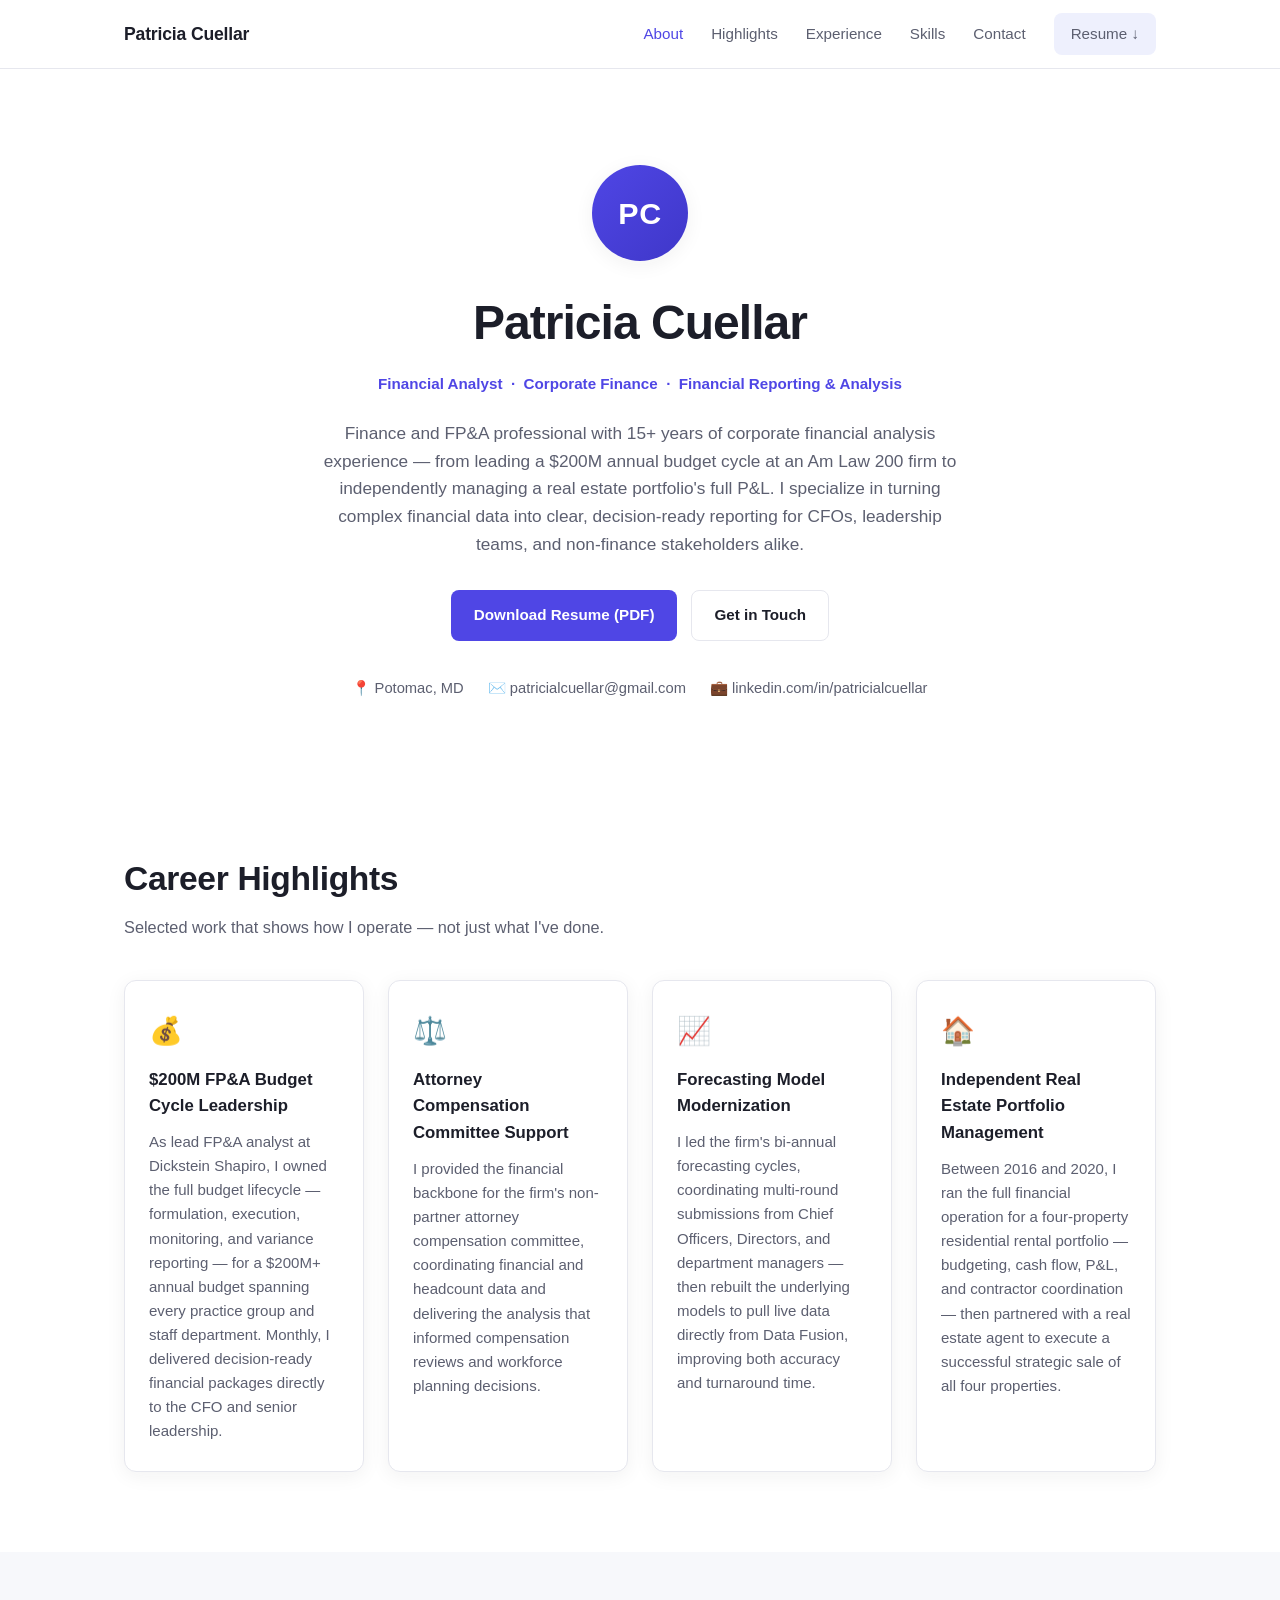
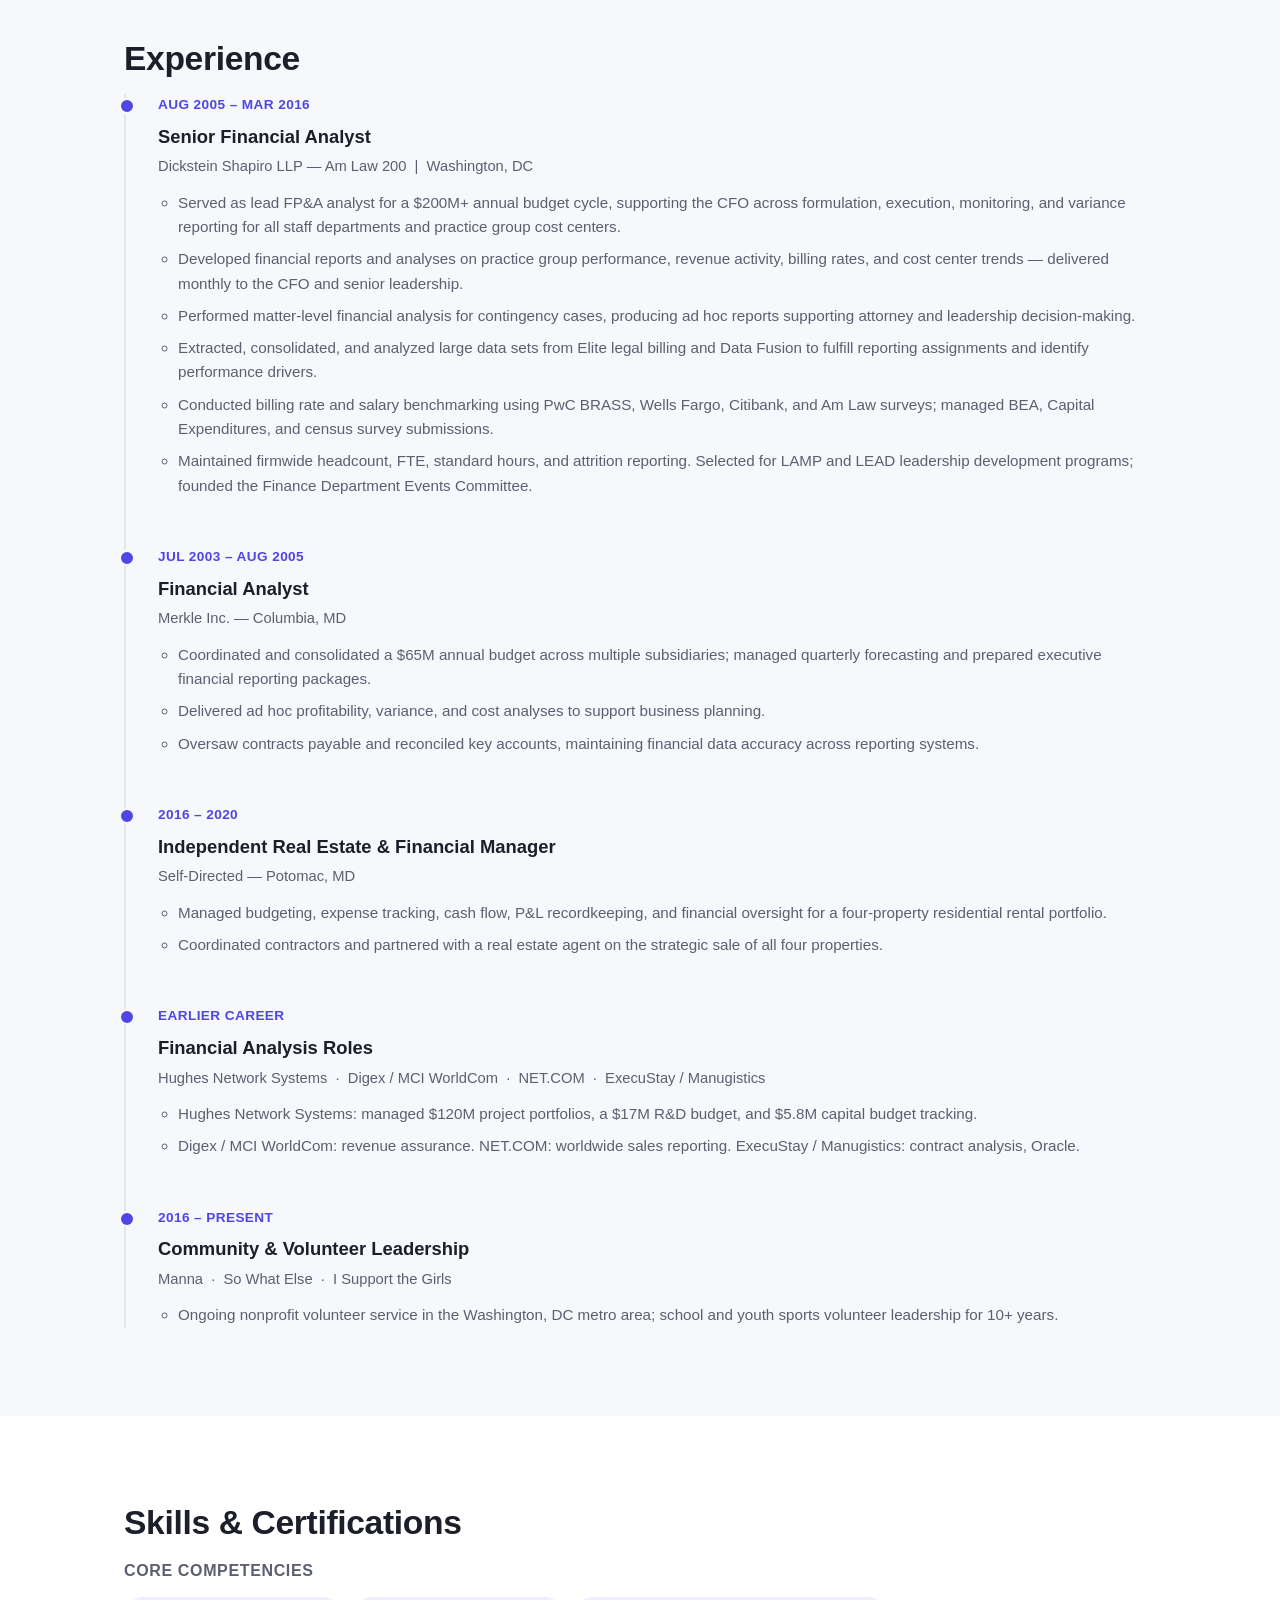
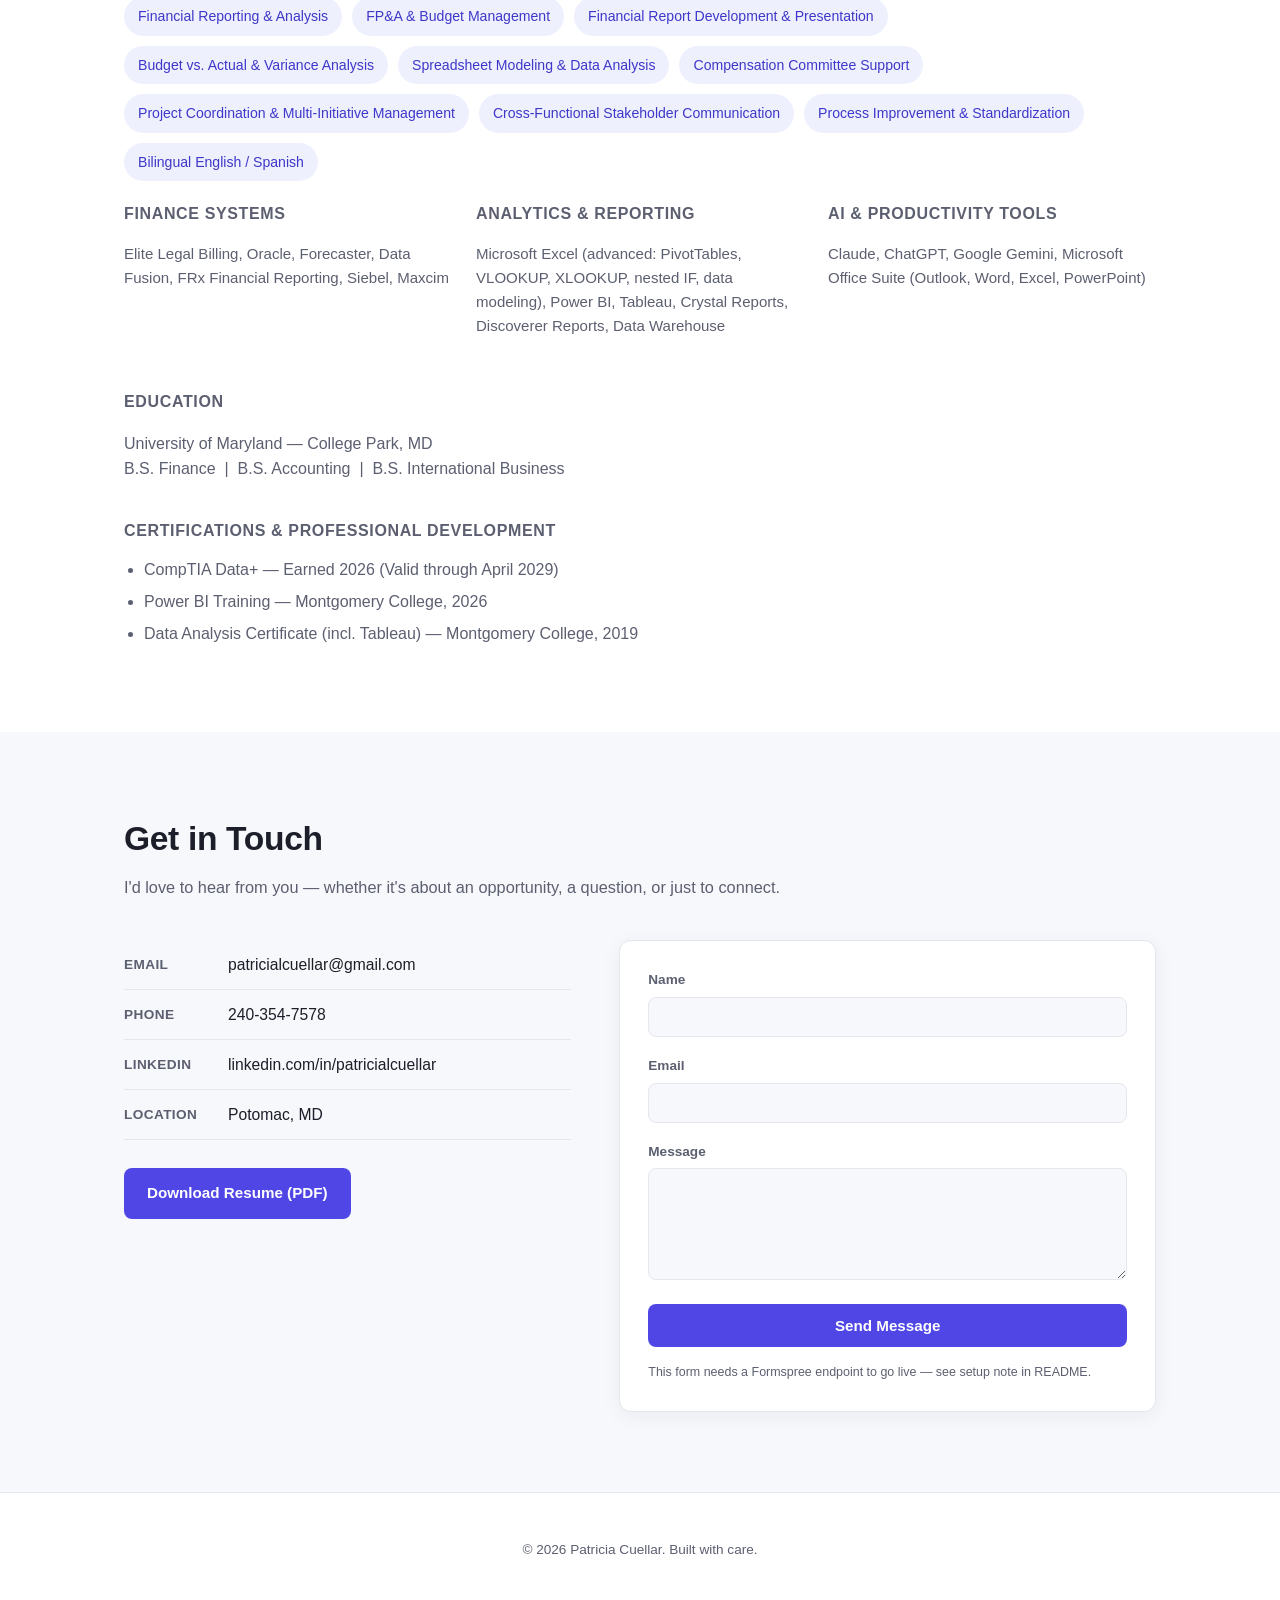
==== index.html @ 2350776a "Initial portfolio site Single-page site with career highlights, experience timeline, skills, and dow" ====
<!DOCTYPE html>
<html lang="en">
<head>
<meta charset="UTF-8">
<meta name="viewport" content="width=device-width, initial-scale=1.0">
<title>Patricia Cuellar — Financial Analyst | Corporate Finance</title>
<meta name="description" content="Patricia Cuellar — Finance & FP&A professional with 15+ years of corporate financial analysis experience. Portfolio, experience, and resume.">
<link rel="icon" href="data:image/svg+xml,%3Csvg xmlns='http://www.w3.org/2000/svg' viewBox='0 0 100 100'%3E%3Crect width='100' height='100' rx='20' fill='%234f46e5'/%3E%3Ctext x='50' y='68' font-size='52' font-family='Georgia,serif' fill='white' text-anchor='middle'%3EPC%3C/text%3E%3C/svg%3E">
<link rel="stylesheet" href="css/style.css">
</head>
<body>

<a class="skip-link" href="#main">Skip to content</a>

<header class="site-header" id="top">
  <div class="wrap header-inner">
    <a href="#top" class="brand">Patricia Cuellar</a>
    <button class="nav-toggle" id="navToggle" aria-label="Toggle navigation" aria-expanded="false">
      <span></span><span></span><span></span>
    </button>
    <nav class="site-nav" id="siteNav">
      <a href="#about">About</a>
      <a href="#highlights">Highlights</a>
      <a href="#experience">Experience</a>
      <a href="#skills">Skills</a>
      <a href="#contact">Contact</a>
      <a href="assets/docs/Patricia-Cuellar-Resume.pdf" class="btn btn-small" target="_blank" rel="noopener">Resume ↓</a>
    </nav>
  </div>
</header>

<main id="main">

  <section class="hero" id="about">
    <div class="wrap hero-inner">
      <div class="avatar" aria-hidden="true">PC</div>
      <h1>Patricia Cuellar</h1>
      <p class="eyebrow">Financial Analyst &nbsp;·&nbsp; Corporate Finance &nbsp;·&nbsp; Financial Reporting &amp; Analysis</p>
      <p class="lede">
        Finance and FP&amp;A professional with 15+ years of corporate financial analysis experience —
        from leading a $200M annual budget cycle at an Am Law 200 firm to independently managing a
        real estate portfolio's full P&amp;L. I specialize in turning complex financial data into
        clear, decision-ready reporting for CFOs, leadership teams, and non-finance stakeholders alike.
      </p>
      <div class="hero-actions">
        <a href="assets/docs/Patricia-Cuellar-Resume.pdf" class="btn btn-primary" target="_blank" rel="noopener">Download Resume (PDF)</a>
        <a href="#contact" class="btn btn-ghost">Get in Touch</a>
      </div>
      <ul class="meta-row">
        <li>📍 Potomac, MD</li>
        <li>✉️ <a href="mailto:patricialcuellar@gmail.com">patricialcuellar@gmail.com</a></li>
        <li>💼 <a href="https://linkedin.com/in/patricialcuellar" target="_blank" rel="noopener">linkedin.com/in/patricialcuellar</a></li>
      </ul>
    </div>
  </section>

  <section class="section" id="highlights">
    <div class="wrap">
      <h2>Career Highlights</h2>
      <p class="section-sub">Selected work that shows how I operate — not just what I've done.</p>
      <div class="grid grid-4">

        <article class="card">
          <div class="card-icon">💰</div>
          <h3>$200M FP&amp;A Budget Cycle Leadership</h3>
          <p>As lead FP&amp;A analyst at Dickstein Shapiro, I owned the full budget lifecycle —
          formulation, execution, monitoring, and variance reporting — for a $200M+ annual budget
          spanning every practice group and staff department. Monthly, I delivered decision-ready
          financial packages directly to the CFO and senior leadership.</p>
        </article>

        <article class="card">
          <div class="card-icon">⚖️</div>
          <h3>Attorney Compensation Committee Support</h3>
          <p>I provided the financial backbone for the firm's non-partner attorney compensation
          committee, coordinating financial and headcount data and delivering the analysis that
          informed compensation reviews and workforce planning decisions.</p>
        </article>

        <article class="card">
          <div class="card-icon">📈</div>
          <h3>Forecasting Model Modernization</h3>
          <p>I led the firm's bi-annual forecasting cycles, coordinating multi-round submissions
          from Chief Officers, Directors, and department managers — then rebuilt the underlying
          models to pull live data directly from Data Fusion, improving both accuracy and
          turnaround time.</p>
        </article>

        <article class="card">
          <div class="card-icon">🏠</div>
          <h3>Independent Real Estate Portfolio Management</h3>
          <p>Between 2016 and 2020, I ran the full financial operation for a four-property
          residential rental portfolio — budgeting, cash flow, P&amp;L, and contractor coordination
          — then partnered with a real estate agent to execute a successful strategic sale of all
          four properties.</p>
        </article>

      </div>
    </div>
  </section>

  <section class="section section-alt" id="experience">
    <div class="wrap">
      <h2>Experience</h2>
      <ol class="timeline">

        <li class="timeline-item">
          <div class="timeline-when">Aug 2005 – Mar 2016</div>
          <div class="timeline-body">
            <h3>Senior Financial Analyst</h3>
            <p class="timeline-org">Dickstein Shapiro LLP — Am Law 200 &nbsp;|&nbsp; Washington, DC</p>
            <ul>
              <li>Served as lead FP&amp;A analyst for a $200M+ annual budget cycle, supporting the CFO across formulation, execution, monitoring, and variance reporting for all staff departments and practice group cost centers.</li>
              <li>Developed financial reports and analyses on practice group performance, revenue activity, billing rates, and cost center trends — delivered monthly to the CFO and senior leadership.</li>
              <li>Performed matter-level financial analysis for contingency cases, producing ad hoc reports supporting attorney and leadership decision-making.</li>
              <li>Extracted, consolidated, and analyzed large data sets from Elite legal billing and Data Fusion to fulfill reporting assignments and identify performance drivers.</li>
              <li>Conducted billing rate and salary benchmarking using PwC BRASS, Wells Fargo, Citibank, and Am Law surveys; managed BEA, Capital Expenditures, and census survey submissions.</li>
              <li>Maintained firmwide headcount, FTE, standard hours, and attrition reporting. Selected for LAMP and LEAD leadership development programs; founded the Finance Department Events Committee.</li>
            </ul>
          </div>
        </li>

        <li class="timeline-item">
          <div class="timeline-when">Jul 2003 – Aug 2005</div>
          <div class="timeline-body">
            <h3>Financial Analyst</h3>
            <p class="timeline-org">Merkle Inc. — Columbia, MD</p>
            <ul>
              <li>Coordinated and consolidated a $65M annual budget across multiple subsidiaries; managed quarterly forecasting and prepared executive financial reporting packages.</li>
              <li>Delivered ad hoc profitability, variance, and cost analyses to support business planning.</li>
              <li>Oversaw contracts payable and reconciled key accounts, maintaining financial data accuracy across reporting systems.</li>
            </ul>
          </div>
        </li>

        <li class="timeline-item">
          <div class="timeline-when">2016 – 2020</div>
          <div class="timeline-body">
            <h3>Independent Real Estate &amp; Financial Manager</h3>
            <p class="timeline-org">Self-Directed — Potomac, MD</p>
            <ul>
              <li>Managed budgeting, expense tracking, cash flow, P&amp;L recordkeeping, and financial oversight for a four-property residential rental portfolio.</li>
              <li>Coordinated contractors and partnered with a real estate agent on the strategic sale of all four properties.</li>
            </ul>
          </div>
        </li>

        <li class="timeline-item">
          <div class="timeline-when">Earlier Career</div>
          <div class="timeline-body">
            <h3>Financial Analysis Roles</h3>
            <p class="timeline-org">Hughes Network Systems &nbsp;·&nbsp; Digex / MCI WorldCom &nbsp;·&nbsp; NET.COM &nbsp;·&nbsp; ExecuStay / Manugistics</p>
            <ul>
              <li>Hughes Network Systems: managed $120M project portfolios, a $17M R&amp;D budget, and $5.8M capital budget tracking.</li>
              <li>Digex / MCI WorldCom: revenue assurance. NET.COM: worldwide sales reporting. ExecuStay / Manugistics: contract analysis, Oracle.</li>
            </ul>
          </div>
        </li>

        <li class="timeline-item">
          <div class="timeline-when">2016 – Present</div>
          <div class="timeline-body">
            <h3>Community &amp; Volunteer Leadership</h3>
            <p class="timeline-org">Manna &nbsp;·&nbsp; So What Else &nbsp;·&nbsp; I Support the Girls</p>
            <ul>
              <li>Ongoing nonprofit volunteer service in the Washington, DC metro area; school and youth sports volunteer leadership for 10+ years.</li>
            </ul>
          </div>
        </li>

      </ol>
    </div>
  </section>

  <section class="section" id="skills">
    <div class="wrap">
      <h2>Skills &amp; Certifications</h2>

      <h3 class="subheading">Core Competencies</h3>
      <ul class="tag-list">
        <li>Financial Reporting &amp; Analysis</li>
        <li>FP&amp;A &amp; Budget Management</li>
        <li>Financial Report Development &amp; Presentation</li>
        <li>Budget vs. Actual &amp; Variance Analysis</li>
        <li>Spreadsheet Modeling &amp; Data Analysis</li>
        <li>Compensation Committee Support</li>
        <li>Project Coordination &amp; Multi-Initiative Management</li>
        <li>Cross-Functional Stakeholder Communication</li>
        <li>Process Improvement &amp; Standardization</li>
        <li>Bilingual English / Spanish</li>
      </ul>

      <div class="grid grid-3 skills-grid">
        <div class="skill-block">
          <h3 class="subheading">Finance Systems</h3>
          <p>Elite Legal Billing, Oracle, Forecaster, Data Fusion, FRx Financial Reporting, Siebel, Maxcim</p>
        </div>
        <div class="skill-block">
          <h3 class="subheading">Analytics &amp; Reporting</h3>
          <p>Microsoft Excel (advanced: PivotTables, VLOOKUP, XLOOKUP, nested IF, data modeling), Power BI, Tableau, Crystal Reports, Discoverer Reports, Data Warehouse</p>
        </div>
        <div class="skill-block">
          <h3 class="subheading">AI &amp; Productivity Tools</h3>
          <p>Claude, ChatGPT, Google Gemini, Microsoft Office Suite (Outlook, Word, Excel, PowerPoint)</p>
        </div>
      </div>

      <h3 class="subheading">Education</h3>
      <p class="plain">University of Maryland — College Park, MD<br>
      B.S. Finance &nbsp;|&nbsp; B.S. Accounting &nbsp;|&nbsp; B.S. International Business</p>

      <h3 class="subheading">Certifications &amp; Professional Development</h3>
      <ul class="plain-list">
        <li>CompTIA Data+ — Earned 2026 (Valid through April 2029)</li>
        <li>Power BI Training — Montgomery College, 2026</li>
        <li>Data Analysis Certificate (incl. Tableau) — Montgomery College, 2019</li>
      </ul>
    </div>
  </section>

  <section class="section section-alt" id="contact">
    <div class="wrap contact-wrap">
      <h2>Get in Touch</h2>
      <p class="section-sub">I'd love to hear from you — whether it's about an opportunity, a question, or just to connect.</p>

      <div class="contact-grid">
        <div class="contact-info">
          <ul class="contact-list">
            <li><span class="contact-label">Email</span><a href="mailto:patricialcuellar@gmail.com">patricialcuellar@gmail.com</a></li>
            <li><span class="contact-label">Phone</span><a href="tel:+12403547578">240-354-7578</a></li>
            <li><span class="contact-label">LinkedIn</span><a href="https://linkedin.com/in/patricialcuellar" target="_blank" rel="noopener">linkedin.com/in/patricialcuellar</a></li>
            <li><span class="contact-label">Location</span><span>Potomac, MD</span></li>
          </ul>
          <a href="assets/docs/Patricia-Cuellar-Resume.pdf" class="btn btn-primary" target="_blank" rel="noopener">Download Resume (PDF)</a>
        </div>

        <form class="contact-form" id="contactForm" action="https://formspree.io/f/YOUR_FORM_ID" method="POST">
          <label for="name">Name</label>
          <input type="text" id="name" name="name" required>

          <label for="email">Email</label>
          <input type="email" id="email" name="_replyto" required>

          <label for="message">Message</label>
          <textarea id="message" name="message" rows="5" required></textarea>

          <button type="submit" class="btn btn-primary">Send Message</button>
          <p class="form-note" id="formNote">This form needs a Formspree endpoint to go live — see setup note in README.</p>
        </form>
      </div>
    </div>
  </section>

</main>

<footer class="site-footer">
  <div class="wrap">
    <p>© <span id="year"></span> Patricia Cuellar. Built with care.</p>
  </div>
</footer>

<script src="js/script.js"></script>
</body>
</html>
---- css/style.css ----
/* ---------- Design tokens ---------- */
:root {
  --bg: #ffffff;
  --bg-alt: #f7f8fb;
  --text: #1c1e29;
  --text-muted: #5c5f70;
  --border: #e6e7ee;
  --accent: #4f46e5;
  --accent-dark: #3f37c9;
  --accent-tint: #eef0fd;
  --radius: 12px;
  --shadow: 0 4px 20px rgba(28, 30, 41, 0.06);
  --max-width: 1080px;
  --font: -apple-system, BlinkMacSystemFont, "Segoe UI", Roboto, Helvetica, Arial, sans-serif;
}

@media (prefers-color-scheme: dark) {
  :root {
    --bg: #14151d;
    --bg-alt: #1b1c26;
    --text: #eef0f6;
    --text-muted: #a3a6b8;
    --border: #2b2d3a;
    --accent: #8b85f0;
    --accent-dark: #a6a1f5;
    --accent-tint: #232244;
    --shadow: 0 4px 24px rgba(0, 0, 0, 0.35);
  }
}

* { box-sizing: border-box; }
html { scroll-behavior: smooth; }

body {
  margin: 0;
  font-family: var(--font);
  background: var(--bg);
  color: var(--text);
  line-height: 1.6;
  -webkit-font-smoothing: antialiased;
}

.wrap {
  max-width: var(--max-width);
  margin: 0 auto;
  padding: 0 24px;
}

img { max-width: 100%; display: block; }

.skip-link {
  position: absolute;
  left: -999px;
  top: 0;
  background: var(--accent);
  color: #fff;
  padding: 10px 16px;
  border-radius: 0 0 8px 0;
  z-index: 100;
}
.skip-link:focus { left: 0; }

/* ---------- Header / Nav ---------- */
.site-header {
  position: sticky;
  top: 0;
  z-index: 50;
  background: color-mix(in srgb, var(--bg) 88%, transparent);
  backdrop-filter: blur(10px);
  border-bottom: 1px solid var(--border);
}

.header-inner {
  display: flex;
  align-items: center;
  justify-content: space-between;
  height: 68px;
}

.brand {
  font-weight: 700;
  font-size: 1.1rem;
  color: var(--text);
  text-decoration: none;
  letter-spacing: -0.01em;
}

.site-nav {
  display: flex;
  align-items: center;
  gap: 28px;
}

.site-nav a {
  color: var(--text-muted);
  text-decoration: none;
  font-size: 0.95rem;
  font-weight: 500;
  transition: color 0.15s ease;
}
.site-nav a:hover { color: var(--accent); }
.site-nav a.active { color: var(--accent); }

.nav-toggle {
  display: none;
  flex-direction: column;
  justify-content: center;
  gap: 5px;
  width: 40px;
  height: 40px;
  background: none;
  border: none;
  cursor: pointer;
}
.nav-toggle span {
  display: block;
  height: 2px;
  width: 22px;
  background: var(--text);
  border-radius: 2px;
}

/* ---------- Buttons ---------- */
.btn {
  display: inline-block;
  padding: 12px 22px;
  border-radius: 8px;
  font-weight: 600;
  font-size: 0.95rem;
  text-decoration: none;
  border: 1px solid transparent;
  cursor: pointer;
  transition: transform 0.12s ease, box-shadow 0.12s ease, background 0.15s ease;
}
.btn:hover { transform: translateY(-1px); }

.btn-primary {
  background: var(--accent);
  color: #fff;
}
.btn-primary:hover { background: var(--accent-dark); box-shadow: 0 6px 18px rgba(79, 70, 229, 0.28); }

.btn-ghost {
  background: transparent;
  color: var(--text);
  border-color: var(--border);
}
.btn-ghost:hover { border-color: var(--accent); color: var(--accent); }

.btn-small {
  padding: 8px 16px;
  font-size: 0.85rem;
  background: var(--accent-tint);
  color: var(--accent-dark);
}
.btn-small:hover { background: var(--accent); color: #fff; }

/* ---------- Hero ---------- */
.hero {
  padding: 96px 0 72px;
  text-align: center;
}

.avatar {
  width: 96px;
  height: 96px;
  margin: 0 auto 24px;
  border-radius: 50%;
  background: linear-gradient(135deg, var(--accent), var(--accent-dark));
  color: #fff;
  display: flex;
  align-items: center;
  justify-content: center;
  font-size: 1.9rem;
  font-weight: 700;
  letter-spacing: 0.02em;
  box-shadow: var(--shadow);
}

.hero h1 {
  font-size: clamp(2.1rem, 4vw, 3rem);
  margin: 0 0 10px;
  letter-spacing: -0.02em;
}

.eyebrow {
  color: var(--accent);
  font-weight: 600;
  font-size: 0.95rem;
  margin: 0 0 24px;
}

.lede {
  max-width: 640px;
  margin: 0 auto 32px;
  color: var(--text-muted);
  font-size: 1.08rem;
}

.hero-actions {
  display: flex;
  gap: 14px;
  justify-content: center;
  flex-wrap: wrap;
  margin-bottom: 36px;
}

.meta-row {
  list-style: none;
  display: flex;
  gap: 24px;
  justify-content: center;
  flex-wrap: wrap;
  padding: 0;
  margin: 0;
  color: var(--text-muted);
  font-size: 0.92rem;
}
.meta-row a { color: var(--text-muted); text-decoration: none; }
.meta-row a:hover { color: var(--accent); }

/* ---------- Sections ---------- */
.section { padding: 80px 0; }
.section-alt { background: var(--bg-alt); }

.section h2 {
  font-size: clamp(1.6rem, 3vw, 2.1rem);
  margin: 0 0 8px;
  letter-spacing: -0.01em;
}

.section-sub {
  color: var(--text-muted);
  margin: 0 0 40px;
  font-size: 1.02rem;
}

.subheading {
  font-size: 1rem;
  text-transform: uppercase;
  letter-spacing: 0.04em;
  color: var(--text-muted);
  margin: 36px 0 14px;
}
.subheading:first-of-type { margin-top: 0; }

.plain { color: var(--text-muted); }
.plain-list { color: var(--text-muted); padding-left: 20px; margin: 0; }
.plain-list li { margin-bottom: 6px; }

/* ---------- Grid / cards ---------- */
.grid { display: grid; gap: 24px; }
.grid-4 { grid-template-columns: repeat(4, 1fr); }
.grid-3 { grid-template-columns: repeat(3, 1fr); }

.card {
  background: var(--bg);
  border: 1px solid var(--border);
  border-radius: var(--radius);
  padding: 28px 24px;
  box-shadow: var(--shadow);
}

.card-icon { font-size: 1.7rem; margin-bottom: 14px; }
.card h3 { font-size: 1.05rem; margin: 0 0 10px; }
.card p { color: var(--text-muted); font-size: 0.94rem; margin: 0; }

.skills-grid { margin-top: 20px; }
.skill-block p { color: var(--text-muted); font-size: 0.94rem; }

/* ---------- Tags ---------- */
.tag-list {
  list-style: none;
  display: flex;
  flex-wrap: wrap;
  gap: 10px;
  padding: 0;
  margin: 0;
}
.tag-list li {
  background: var(--accent-tint);
  color: var(--accent-dark);
  padding: 8px 14px;
  border-radius: 999px;
  font-size: 0.88rem;
  font-weight: 500;
}

/* ---------- Timeline ---------- */
.timeline {
  list-style: none;
  padding: 0;
  margin: 0;
  border-left: 2px solid var(--border);
}

.timeline-item {
  position: relative;
  padding: 0 0 40px 32px;
}
.timeline-item:last-child { padding-bottom: 0; }

.timeline-item::before {
  content: "";
  position: absolute;
  left: -7px;
  top: 4px;
  width: 12px;
  height: 12px;
  border-radius: 50%;
  background: var(--accent);
  border: 2px solid var(--bg-alt);
}

.timeline-when {
  color: var(--accent);
  font-weight: 600;
  font-size: 0.85rem;
  text-transform: uppercase;
  letter-spacing: 0.03em;
  margin-bottom: 6px;
}

.timeline-body h3 { margin: 0 0 4px; font-size: 1.15rem; }
.timeline-org { color: var(--text-muted); font-size: 0.92rem; margin: 0 0 12px; }
.timeline-body ul { padding-left: 20px; margin: 0; }
.timeline-body li { color: var(--text-muted); margin-bottom: 8px; font-size: 0.95rem; }

/* ---------- Contact ---------- */
.contact-grid {
  display: grid;
  grid-template-columns: 1fr 1.2fr;
  gap: 48px;
  align-items: start;
}

.contact-list {
  list-style: none;
  padding: 0;
  margin: 0 0 28px;
}
.contact-list li {
  display: flex;
  gap: 14px;
  padding: 12px 0;
  border-bottom: 1px solid var(--border);
  font-size: 0.98rem;
}
.contact-label {
  width: 90px;
  flex-shrink: 0;
  color: var(--text-muted);
  font-weight: 600;
  font-size: 0.85rem;
  text-transform: uppercase;
  letter-spacing: 0.03em;
  padding-top: 2px;
}
.contact-list a { color: var(--text); text-decoration: none; }
.contact-list a:hover { color: var(--accent); }

.contact-form {
  display: flex;
  flex-direction: column;
  gap: 6px;
  background: var(--bg);
  border: 1px solid var(--border);
  border-radius: var(--radius);
  padding: 28px;
  box-shadow: var(--shadow);
}

.contact-form label {
  font-size: 0.85rem;
  font-weight: 600;
  color: var(--text-muted);
  margin-top: 12px;
}
.contact-form label:first-child { margin-top: 0; }

.contact-form input,
.contact-form textarea {
  font-family: var(--font);
  font-size: 0.98rem;
  padding: 10px 12px;
  border-radius: 8px;
  border: 1px solid var(--border);
  background: var(--bg-alt);
  color: var(--text);
  resize: vertical;
}
.contact-form input:focus,
.contact-form textarea:focus {
  outline: none;
  border-color: var(--accent);
}

.contact-form button { margin-top: 18px; }

.form-note {
  margin: 10px 0 0;
  font-size: 0.78rem;
  color: var(--text-muted);
}

/* ---------- Footer ---------- */
.site-footer {
  padding: 32px 0;
  text-align: center;
  color: var(--text-muted);
  font-size: 0.85rem;
  border-top: 1px solid var(--border);
}

/* ---------- Responsive ---------- */
@media (max-width: 860px) {
  .grid-4 { grid-template-columns: repeat(2, 1fr); }
  .grid-3 { grid-template-columns: 1fr; }
  .contact-grid { grid-template-columns: 1fr; }
}

@media (max-width: 640px) {
  .grid-4 { grid-template-columns: 1fr; }

  .nav-toggle { display: flex; }

  .site-nav {
    position: absolute;
    top: 68px;
    left: 0;
    right: 0;
    background: var(--bg);
    border-bottom: 1px solid var(--border);
    flex-direction: column;
    align-items: flex-start;
    gap: 0;
    padding: 8px 24px 20px;
    display: none;
  }
  .site-nav.open { display: flex; }
  .site-nav a { width: 100%; padding: 12px 0; border-bottom: 1px solid var(--border); }
  .site-nav a.btn { width: fit-content; margin-top: 12px; border-bottom: none; }

  .hero { padding: 64px 0 48px; }
  .section { padding: 56px 0; }
}
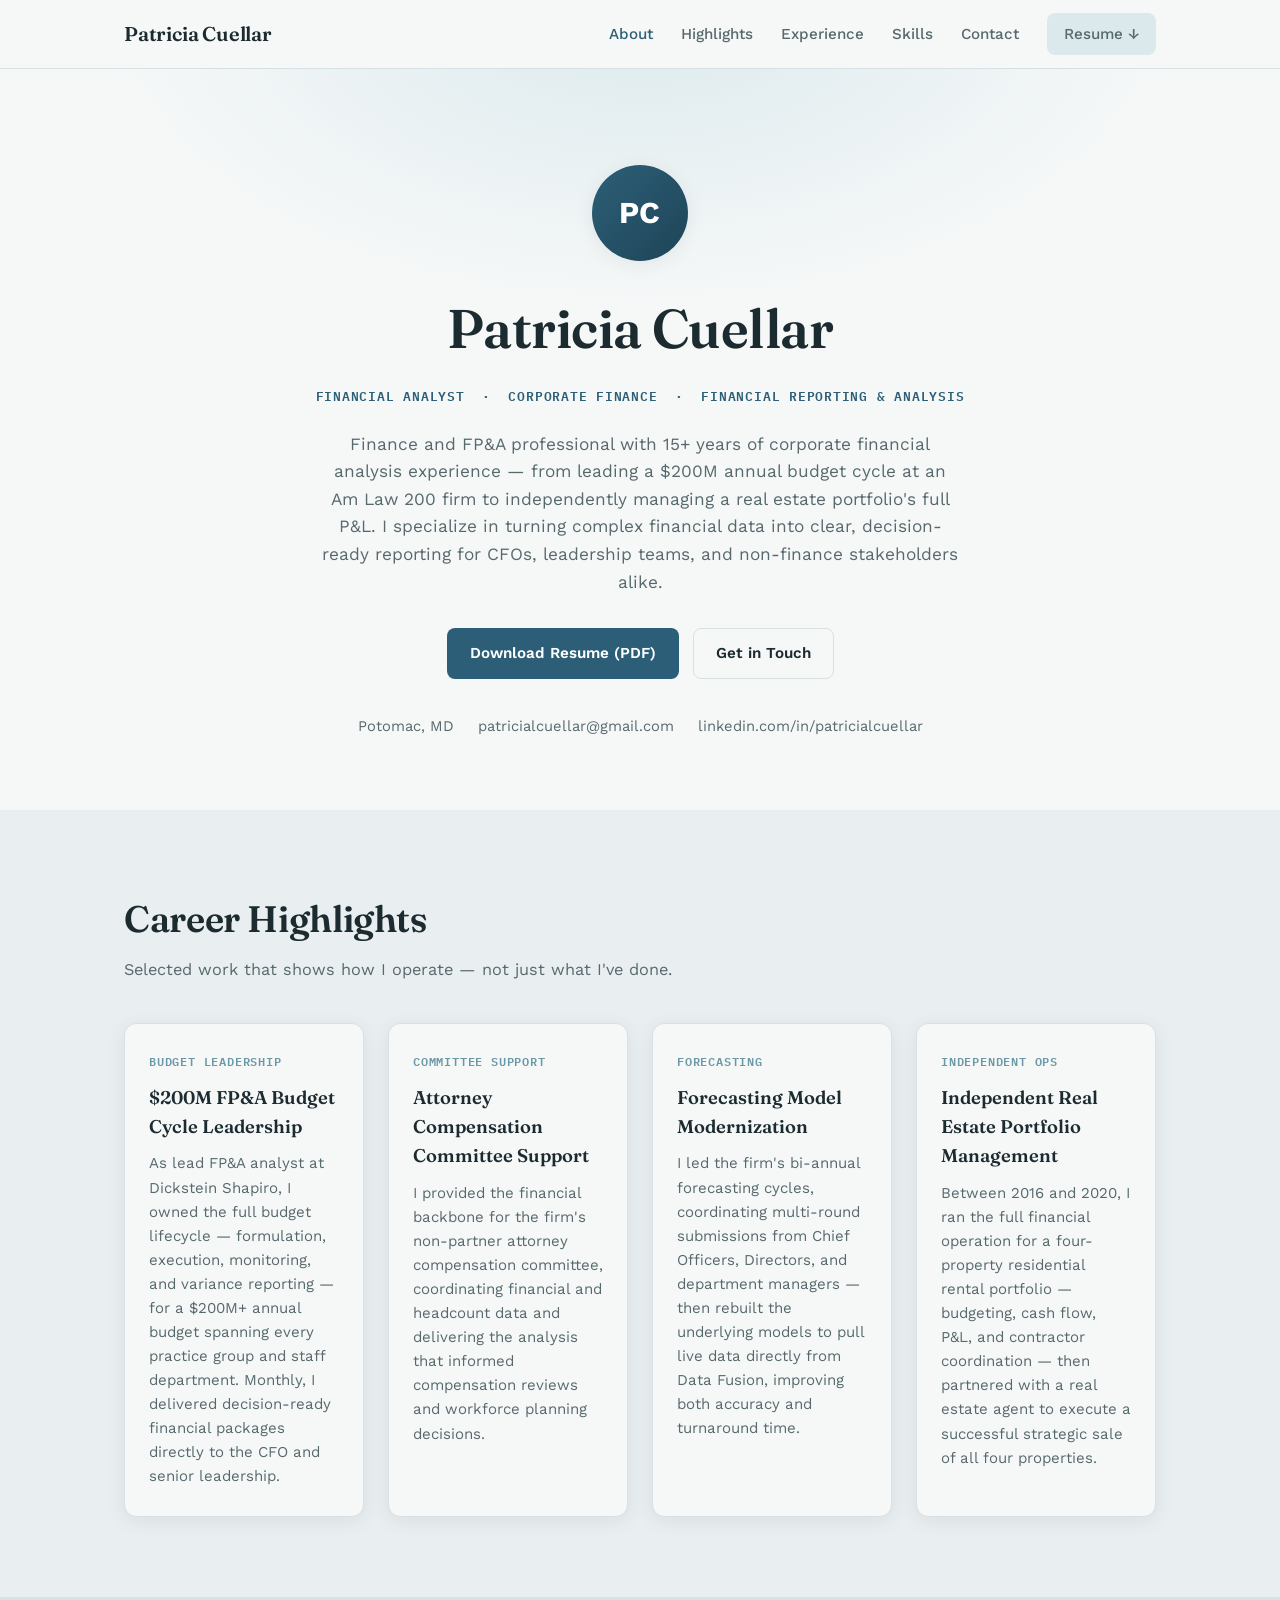
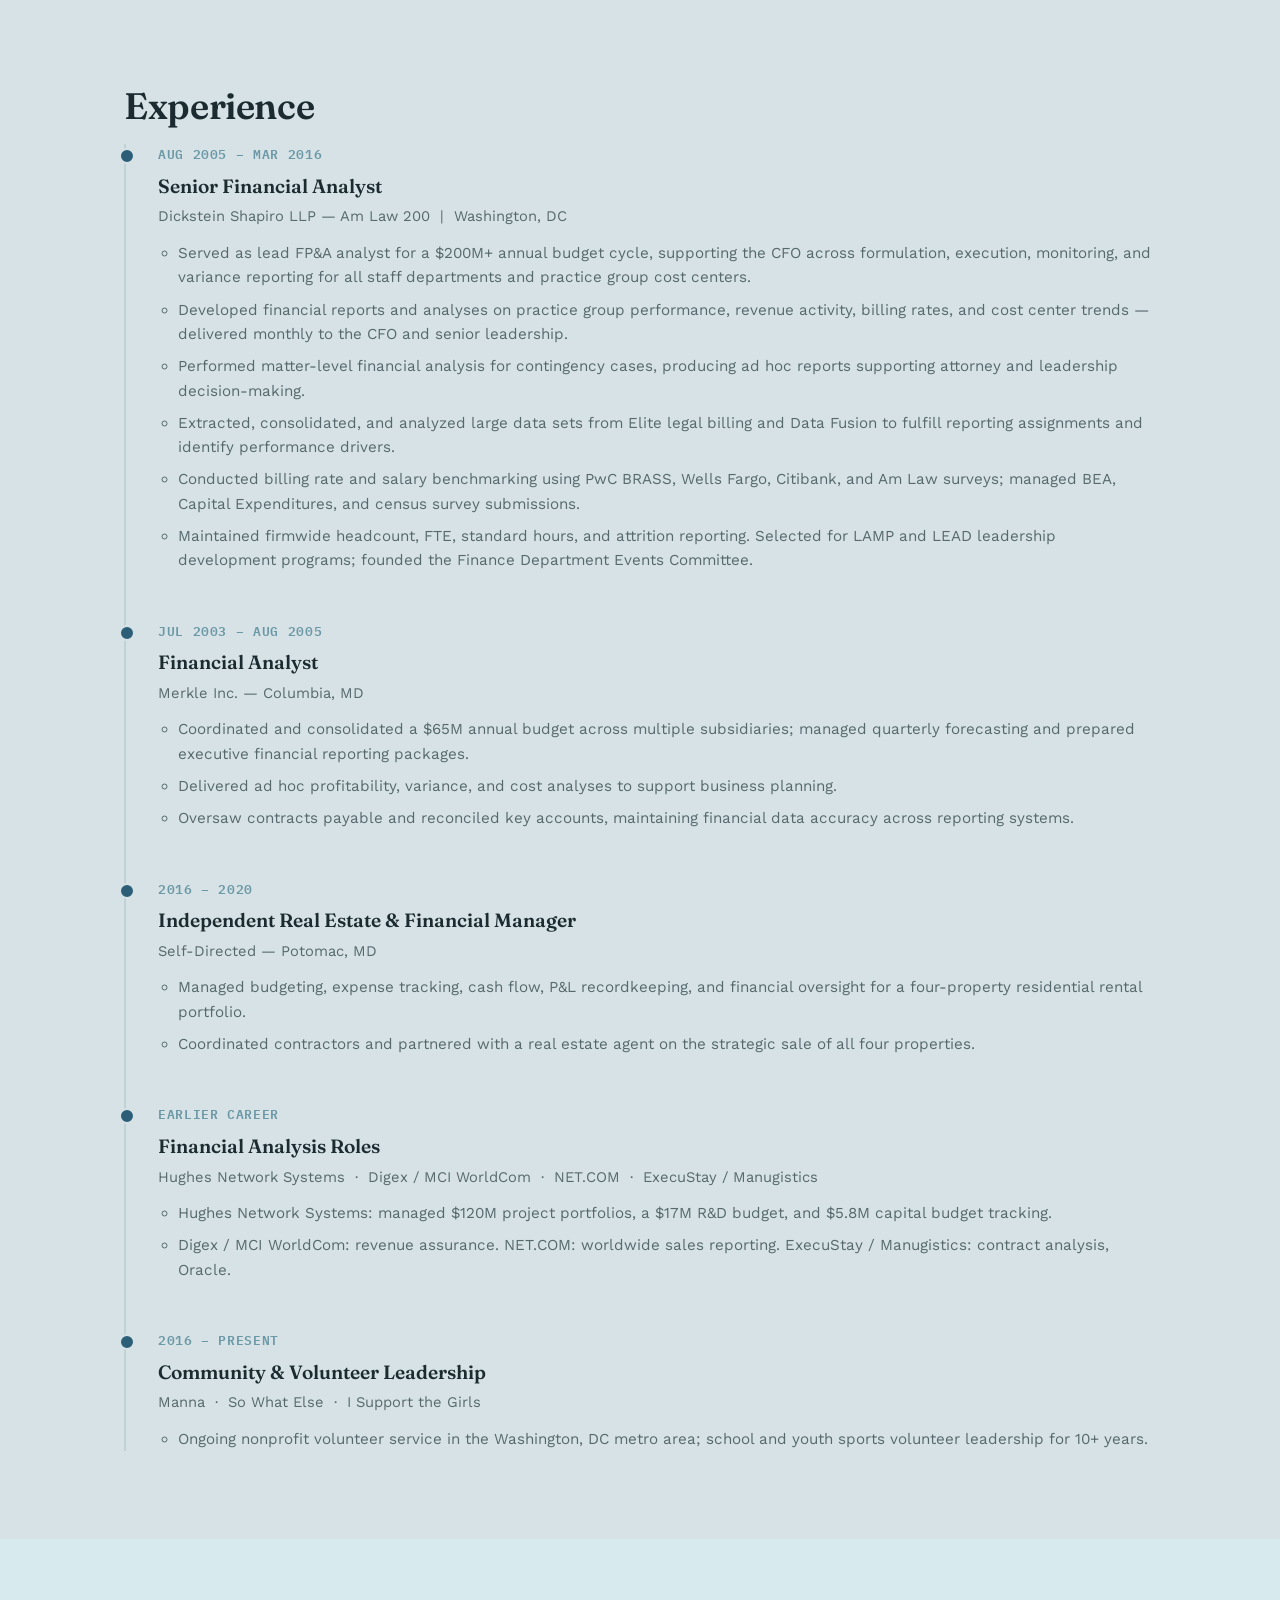
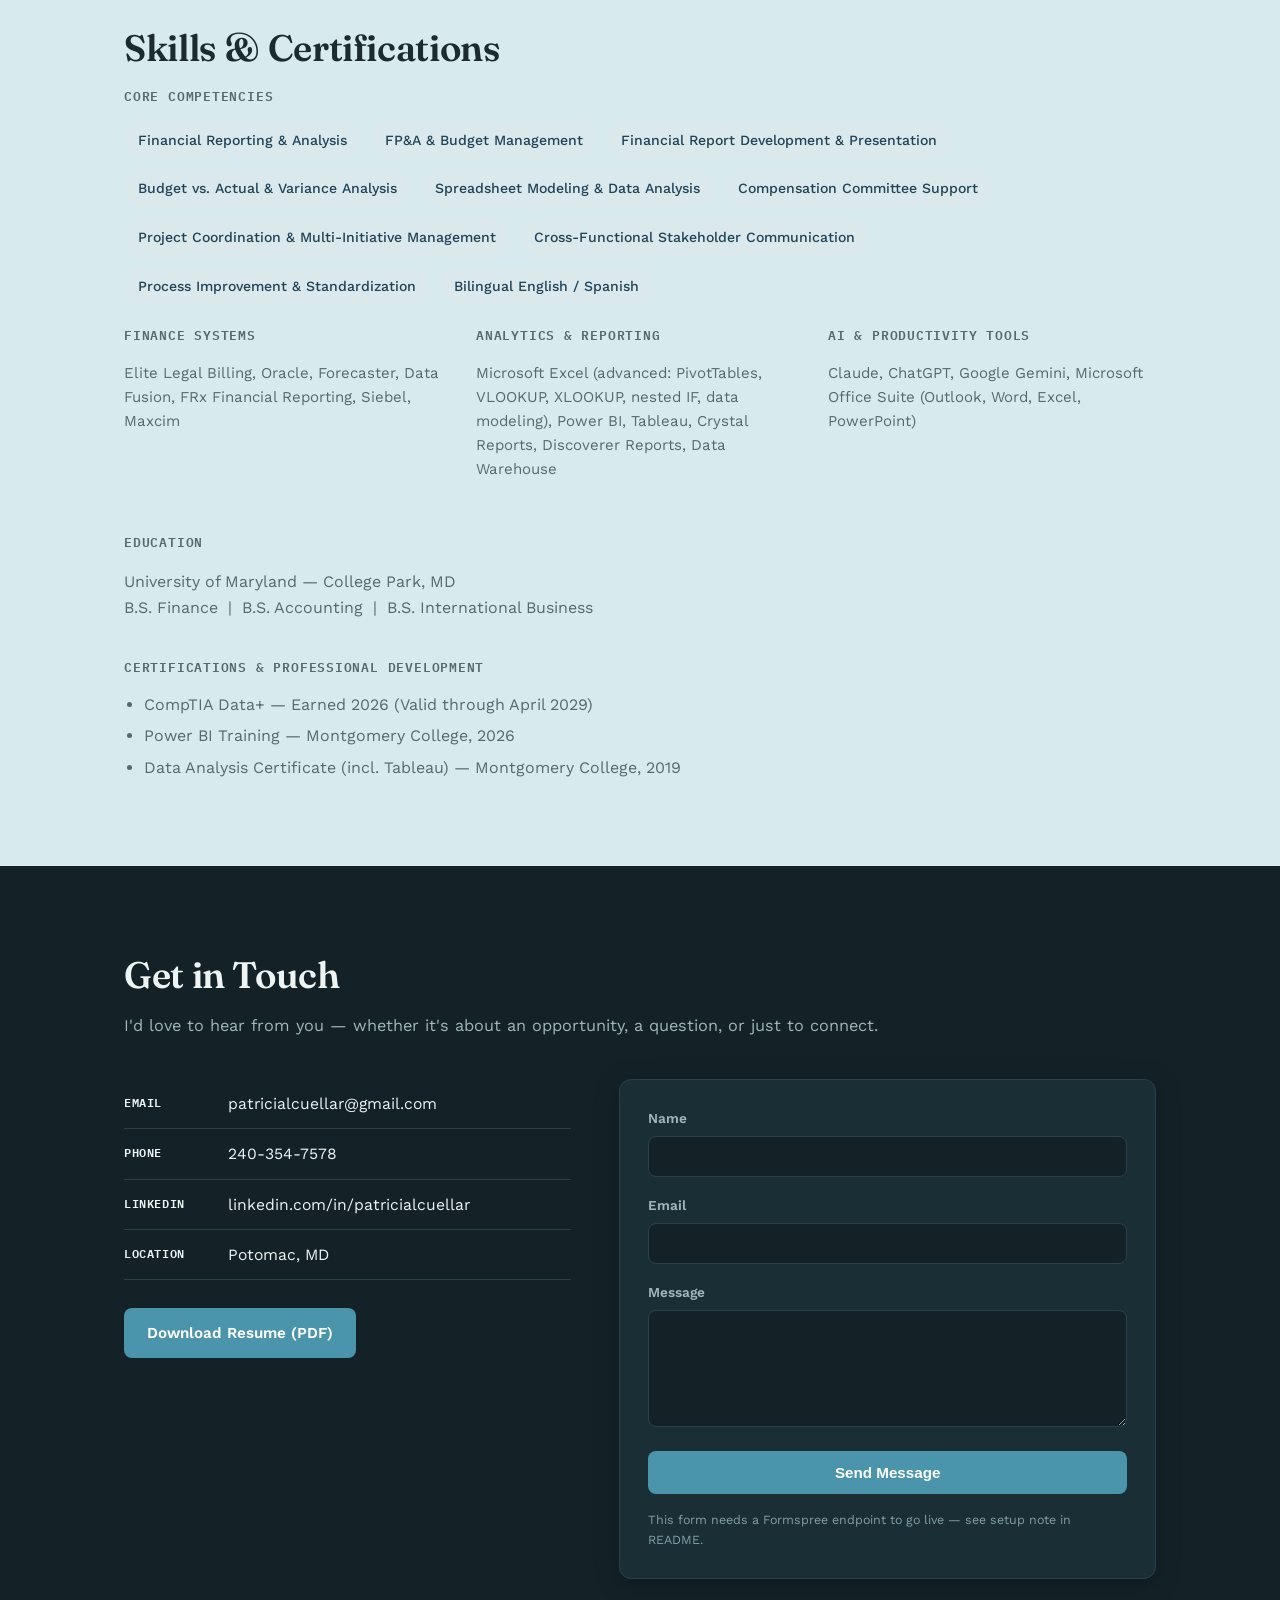
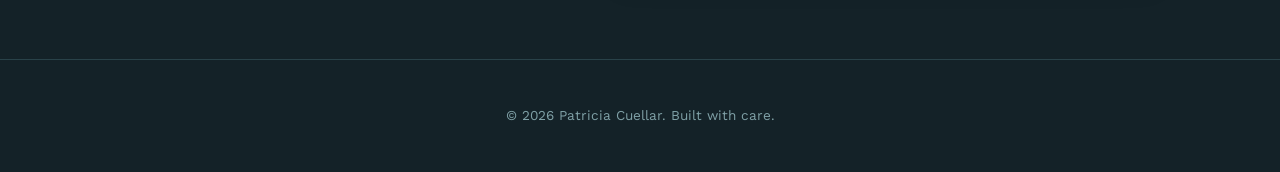
==== commit f7d4623a: "Restyle with ocean-blue palette, serif/mono type pairing, and tiered section depth Swap the indigo s" ====
--- a/index.html
+++ b/index.html
@@ -5,7 +5,10 @@
 <meta name="viewport" content="width=device-width, initial-scale=1.0">
 <title>Patricia Cuellar — Financial Analyst | Corporate Finance</title>
 <meta name="description" content="Patricia Cuellar — Finance & FP&A professional with 15+ years of corporate financial analysis experience. Portfolio, experience, and resume.">
-<link rel="icon" href="data:image/svg+xml,%3Csvg xmlns='http://www.w3.org/2000/svg' viewBox='0 0 100 100'%3E%3Crect width='100' height='100' rx='20' fill='%234f46e5'/%3E%3Ctext x='50' y='68' font-size='52' font-family='Georgia,serif' fill='white' text-anchor='middle'%3EPC%3C/text%3E%3C/svg%3E">
+<link rel="icon" href="data:image/svg+xml,%3Csvg xmlns='http://www.w3.org/2000/svg' viewBox='0 0 100 100'%3E%3Crect width='100' height='100' rx='20' fill='%232c5f77'/%3E%3Ctext x='50' y='68' font-size='50' font-family='Georgia,serif' fill='white' text-anchor='middle'%3EPC%3C/text%3E%3C/svg%3E">
+<link rel="preconnect" href="https://fonts.googleapis.com">
+<link rel="preconnect" href="https://fonts.gstatic.com" crossorigin>
+<link href="https://fonts.googleapis.com/css2?family=Fraunces:opsz,wght@9..144,500;9..144,600;9..144,700&family=Work+Sans:wght@400;500;600;700&family=IBM+Plex+Mono:wght@500;600&display=swap" rel="stylesheet">
 <link rel="stylesheet" href="css/style.css">
 </head>
 <body>
@@ -47,21 +50,21 @@
         <a href="#contact" class="btn btn-ghost">Get in Touch</a>
       </div>
       <ul class="meta-row">
-        <li>📍 Potomac, MD</li>
-        <li>✉️ <a href="mailto:patricialcuellar@gmail.com">patricialcuellar@gmail.com</a></li>
-        <li>💼 <a href="https://linkedin.com/in/patricialcuellar" target="_blank" rel="noopener">linkedin.com/in/patricialcuellar</a></li>
+        <li>Potomac, MD</li>
+        <li><a href="mailto:patricialcuellar@gmail.com">patricialcuellar@gmail.com</a></li>
+        <li><a href="https://linkedin.com/in/patricialcuellar" target="_blank" rel="noopener">linkedin.com/in/patricialcuellar</a></li>
       </ul>
     </div>
   </section>
 
-  <section class="section" id="highlights">
+  <section class="section section-tint" id="highlights">
     <div class="wrap">
       <h2>Career Highlights</h2>
       <p class="section-sub">Selected work that shows how I operate — not just what I've done.</p>
       <div class="grid grid-4">
 
         <article class="card">
-          <div class="card-icon">💰</div>
+          <div class="card-eyebrow">Budget Leadership</div>
           <h3>$200M FP&amp;A Budget Cycle Leadership</h3>
           <p>As lead FP&amp;A analyst at Dickstein Shapiro, I owned the full budget lifecycle —
           formulation, execution, monitoring, and variance reporting — for a $200M+ annual budget
@@ -70,7 +73,7 @@
         </article>
 
         <article class="card">
-          <div class="card-icon">⚖️</div>
+          <div class="card-eyebrow">Committee Support</div>
           <h3>Attorney Compensation Committee Support</h3>
           <p>I provided the financial backbone for the firm's non-partner attorney compensation
           committee, coordinating financial and headcount data and delivering the analysis that
@@ -78,7 +81,7 @@
         </article>
 
         <article class="card">
-          <div class="card-icon">📈</div>
+          <div class="card-eyebrow">Forecasting</div>
           <h3>Forecasting Model Modernization</h3>
           <p>I led the firm's bi-annual forecasting cycles, coordinating multi-round submissions
           from Chief Officers, Directors, and department managers — then rebuilt the underlying
@@ -87,7 +90,7 @@
         </article>
 
         <article class="card">
-          <div class="card-icon">🏠</div>
+          <div class="card-eyebrow">Independent Ops</div>
           <h3>Independent Real Estate Portfolio Management</h3>
           <p>Between 2016 and 2020, I ran the full financial operation for a four-property
           residential rental portfolio — budgeting, cash flow, P&amp;L, and contractor coordination
@@ -172,7 +175,7 @@
     </div>
   </section>
 
-  <section class="section" id="skills">
+  <section class="section section-teal" id="skills">
     <div class="wrap">
       <h2>Skills &amp; Certifications</h2>
 
@@ -218,7 +221,7 @@
     </div>
   </section>
 
-  <section class="section section-alt" id="contact">
+  <section class="section section-dark" id="contact">
     <div class="wrap contact-wrap">
       <h2>Get in Touch</h2>
       <p class="section-sub">I'd love to hear from you — whether it's about an opportunity, a question, or just to connect.</p>
--- a/css/style.css
+++ b/css/style.css
@@ -1,31 +1,74 @@
 /* ---------- Design tokens ---------- */
+/* Palette drawn from the tide/horizon gradient and navy script lettering in
+   the Chincoteague references — ocean teal-blue as the lone accent, cool
+   misty neutrals, kept low-saturation for a corporate-finance context. */
 :root {
-  --bg: #ffffff;
-  --bg-alt: #f7f8fb;
-  --text: #1c1e29;
-  --text-muted: #5c5f70;
-  --border: #e6e7ee;
-  --accent: #4f46e5;
-  --accent-dark: #3f37c9;
-  --accent-tint: #eef0fd;
+  --bg: #f6f8f8;
+  --bg-alt: #e9eef0;
+  --bg-deep: #d6e2e5;
+  --text: #1c2b30;
+  --text-muted: #57696d;
+  --border: #d7e0e2;
+  --border-deep: #c1d2d6;
+  --accent: #2c5f77;
+  --accent-dark: #1f4457;
+  --accent-tint: #dbe9ed;
+  --accent2: #6b98a6;
+  --accent2-tint: #d7ebee;
   --radius: 12px;
-  --shadow: 0 4px 20px rgba(28, 30, 41, 0.06);
+  --shadow: 0 4px 20px rgba(28, 43, 48, 0.07);
   --max-width: 1080px;
-  --font: -apple-system, BlinkMacSystemFont, "Segoe UI", Roboto, Helvetica, Arial, sans-serif;
+  --font: "Work Sans", -apple-system, BlinkMacSystemFont, "Segoe UI", Roboto, Helvetica, Arial, sans-serif;
+  --font-display: "Fraunces", Georgia, "Times New Roman", serif;
+  --font-mono: "IBM Plex Mono", "SF Mono", Consolas, monospace;
 }
 
 @media (prefers-color-scheme: dark) {
   :root {
-    --bg: #14151d;
-    --bg-alt: #1b1c26;
-    --text: #eef0f6;
-    --text-muted: #a3a6b8;
-    --border: #2b2d3a;
-    --accent: #8b85f0;
-    --accent-dark: #a6a1f5;
-    --accent-tint: #232244;
-    --shadow: 0 4px 24px rgba(0, 0, 0, 0.35);
+    --bg: #101820;
+    --bg-alt: #16212a;
+    --bg-deep: #1c2b33;
+    --text: #eef2f2;
+    --text-muted: #9fb0b4;
+    --border: #24333b;
+    --border-deep: #2c3e46;
+    --accent: #6fb0c4;
+    --accent-dark: #8fc4d4;
+    --accent-tint: #1c2f38;
+    --accent2: #4f7f8f;
+    --accent2-tint: #17272c;
+    --shadow: 0 4px 24px rgba(0, 0, 0, 0.4);
   }
+}
+:root[data-theme="dark"] {
+  --bg: #101820;
+  --bg-alt: #16212a;
+  --bg-deep: #1c2b33;
+  --text: #eef2f2;
+  --text-muted: #9fb0b4;
+  --border: #24333b;
+  --border-deep: #2c3e46;
+  --accent: #6fb0c4;
+  --accent-dark: #8fc4d4;
+  --accent-tint: #1c2f38;
+  --accent2: #4f7f8f;
+  --accent2-tint: #17272c;
+  --shadow: 0 4px 24px rgba(0, 0, 0, 0.4);
+}
+:root[data-theme="light"] {
+  --bg: #f6f8f8;
+  --bg-alt: #e9eef0;
+  --bg-deep: #d6e2e5;
+  --text: #1c2b30;
+  --text-muted: #57696d;
+  --border: #d7e0e2;
+  --border-deep: #c1d2d6;
+  --accent: #2c5f77;
+  --accent-dark: #1f4457;
+  --accent-tint: #dbe9ed;
+  --accent2: #6b98a6;
+  --accent2-tint: #d7ebee;
+  --shadow: 0 4px 20px rgba(28, 43, 48, 0.07);
 }
 
 * { box-sizing: border-box; }
@@ -78,8 +121,9 @@
 }
 
 .brand {
-  font-weight: 700;
-  font-size: 1.1rem;
+  font-family: var(--font-display);
+  font-weight: 600;
+  font-size: 1.25rem;
   color: var(--text);
   text-decoration: none;
   letter-spacing: -0.01em;
@@ -138,7 +182,7 @@
   background: var(--accent);
   color: #fff;
 }
-.btn-primary:hover { background: var(--accent-dark); box-shadow: 0 6px 18px rgba(79, 70, 229, 0.28); }
+.btn-primary:hover { background: var(--accent-dark); box-shadow: 0 6px 18px rgba(44, 95, 119, 0.28); }
 
 .btn-ghost {
   background: transparent;
@@ -159,6 +203,7 @@
 .hero {
   padding: 96px 0 72px;
   text-align: center;
+  background: radial-gradient(ellipse 900px 520px at 50% -10%, var(--accent-tint) 0%, var(--bg) 60%);
 }
 
 .avatar {
@@ -178,15 +223,21 @@
 }
 
 .hero h1 {
-  font-size: clamp(2.1rem, 4vw, 3rem);
-  margin: 0 0 10px;
-  letter-spacing: -0.02em;
+  font-family: var(--font-display);
+  font-weight: 600;
+  font-size: clamp(2.3rem, 4.5vw, 3.4rem);
+  margin: 0 0 14px;
+  letter-spacing: -0.01em;
+  text-wrap: balance;
 }
 
 .eyebrow {
+  font-family: var(--font-mono);
   color: var(--accent);
   font-weight: 600;
-  font-size: 0.95rem;
+  font-size: 0.8rem;
+  text-transform: uppercase;
+  letter-spacing: 0.06em;
   margin: 0 0 24px;
 }
 
@@ -220,13 +271,21 @@
 .meta-row a:hover { color: var(--accent); }
 
 /* ---------- Sections ---------- */
-.section { padding: 80px 0; }
-.section-alt { background: var(--bg-alt); }
+/* Each section sits at a different depth in the same blue family — pale
+   surface near the top, deepening toward a dark closing band at Contact —
+   so the page reads as distinct chapters rather than one flat sheet. */
+.section { padding: 80px 0; background: var(--bg); }
+.section-tint { background: var(--bg-alt); }
+.section-alt { background: var(--bg-deep); }
+.section-teal { background: var(--accent2-tint); }
 
 .section h2 {
-  font-size: clamp(1.6rem, 3vw, 2.1rem);
+  font-family: var(--font-display);
+  font-weight: 600;
+  font-size: clamp(1.7rem, 3.2vw, 2.3rem);
   margin: 0 0 8px;
   letter-spacing: -0.01em;
+  text-wrap: balance;
 }
 
 .section-sub {
@@ -236,9 +295,11 @@
 }
 
 .subheading {
-  font-size: 1rem;
+  font-family: var(--font-mono);
+  font-size: 0.82rem;
+  font-weight: 600;
   text-transform: uppercase;
-  letter-spacing: 0.04em;
+  letter-spacing: 0.06em;
   color: var(--text-muted);
   margin: 36px 0 14px;
 }
@@ -261,8 +322,16 @@
   box-shadow: var(--shadow);
 }
 
-.card-icon { font-size: 1.7rem; margin-bottom: 14px; }
-.card h3 { font-size: 1.05rem; margin: 0 0 10px; }
+.card-eyebrow {
+  font-family: var(--font-mono);
+  font-size: 0.72rem;
+  font-weight: 600;
+  text-transform: uppercase;
+  letter-spacing: 0.07em;
+  color: var(--accent2);
+  margin-bottom: 12px;
+}
+.card h3 { font-family: var(--font-display); font-weight: 600; font-size: 1.15rem; margin: 0 0 10px; }
 .card p { color: var(--text-muted); font-size: 0.94rem; margin: 0; }
 
 .skills-grid { margin-top: 20px; }
@@ -309,19 +378,22 @@
   height: 12px;
   border-radius: 50%;
   background: var(--accent);
-  border: 2px solid var(--bg-alt);
-}
+  border: 2px solid var(--bg-deep);
+}
+
+.timeline { border-left-color: var(--border-deep); }
 
 .timeline-when {
-  color: var(--accent);
-  font-weight: 600;
-  font-size: 0.85rem;
+  font-family: var(--font-mono);
+  color: var(--accent2);
+  font-weight: 600;
+  font-size: 0.8rem;
   text-transform: uppercase;
-  letter-spacing: 0.03em;
+  letter-spacing: 0.05em;
   margin-bottom: 6px;
 }
 
-.timeline-body h3 { margin: 0 0 4px; font-size: 1.15rem; }
+.timeline-body h3 { font-family: var(--font-display); font-weight: 600; margin: 0 0 4px; font-size: 1.2rem; }
 .timeline-org { color: var(--text-muted); font-size: 0.92rem; margin: 0 0 12px; }
 .timeline-body ul { padding-left: 20px; margin: 0; }
 .timeline-body li { color: var(--text-muted); margin-bottom: 8px; font-size: 0.95rem; }
@@ -347,13 +419,14 @@
   font-size: 0.98rem;
 }
 .contact-label {
+  font-family: var(--font-mono);
   width: 90px;
   flex-shrink: 0;
   color: var(--text-muted);
   font-weight: 600;
-  font-size: 0.85rem;
+  font-size: 0.78rem;
   text-transform: uppercase;
-  letter-spacing: 0.03em;
+  letter-spacing: 0.05em;
   padding-top: 2px;
 }
 .contact-list a { color: var(--text); text-decoration: none; }
@@ -403,13 +476,46 @@
   color: var(--text-muted);
 }
 
+/* ---------- Contact: deliberate dark closing band ---------- */
+/* Fixed navy, independent of the page's light/dark theme — the site's
+   "into deep water" ending note, not a toggle-driven state. */
+.section-dark {
+  background: #142228;
+  color: #eef4f4;
+}
+.section-dark .section-sub { color: #9fb7bb; }
+.section-dark .contact-list li { border-bottom-color: #294249; }
+.section-dark .contact-label { color: #7fa0a6; }
+.section-dark .contact-list a,
+.section-dark .contact-list span { color: #eef4f4; }
+.section-dark .contact-list a:hover { color: #7fd0e0; }
+.section-dark .contact-form {
+  background: #1a2e35;
+  border-color: #294249;
+  box-shadow: 0 4px 24px rgba(0, 0, 0, 0.3);
+}
+.section-dark .contact-form label { color: #9fb7bb; }
+.section-dark .contact-form input,
+.section-dark .contact-form textarea {
+  background: #142228;
+  border-color: #294249;
+  color: #eef4f4;
+}
+.section-dark .contact-form input:focus,
+.section-dark .contact-form textarea:focus { border-color: #7fd0e0; }
+.section-dark .form-note { color: #7fa0a6; }
+.section-dark .btn-primary { background: #4a95ab; }
+.section-dark .btn-primary:hover { background: #5ba9c0; box-shadow: 0 6px 18px rgba(74, 149, 171, 0.35); }
+
 /* ---------- Footer ---------- */
+/* Extends the dark Contact band rather than snapping back to light. */
 .site-footer {
   padding: 32px 0;
   text-align: center;
-  color: var(--text-muted);
+  background: #142228;
+  color: #7fa0a6;
   font-size: 0.85rem;
-  border-top: 1px solid var(--border);
+  border-top: 1px solid #294249;
 }
 
 /* ---------- Responsive ---------- */
